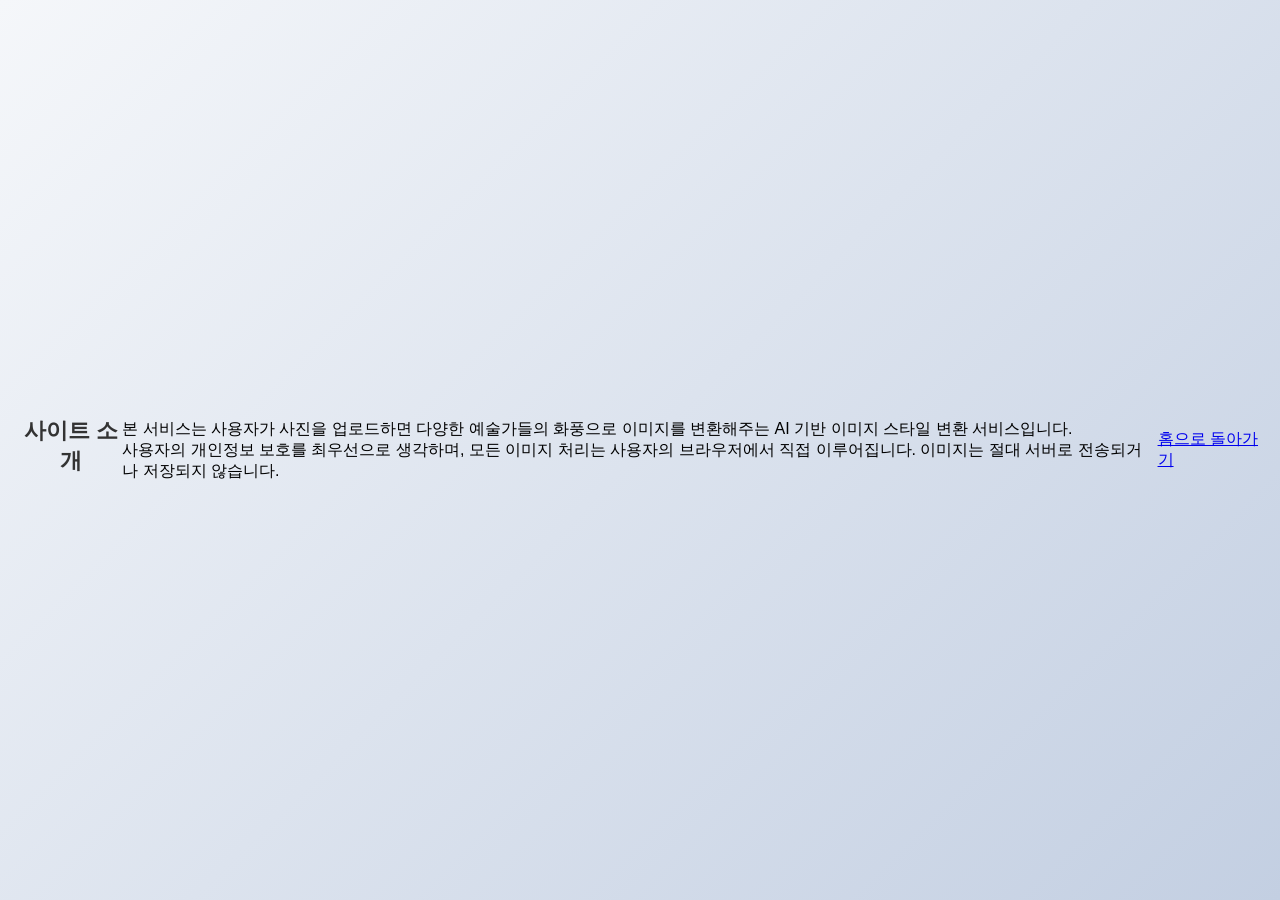
==== about.html @ 9c8a3384 "페이지 추가" ====
<!DOCTYPE html>
<html lang="ko">
<head>
  <meta charset="UTF-8">
  <title>사이트 소개</title>
  <meta name="viewport" content="width=device-width, initial-scale=1.0">
  <link rel="stylesheet" href="style.css">
</head>
<body>
  <header>
    <h1>사이트 소개</h1>
  </header>
  <main>
    <p>본 서비스는 사용자가 사진을 업로드하면 다양한 예술가들의 화풍으로 이미지를 변환해주는 AI 기반 이미지 스타일 변환 서비스입니다.</p>
    <p>사용자의 개인정보 보호를 최우선으로 생각하며, 모든 이미지 처리는 사용자의 브라우저에서 직접 이루어집니다. 이미지는 절대 서버로 전송되거나 저장되지 않습니다.</p>
  </main>
  <footer>
    <p><a href="index.html">홈으로 돌아가기</a></p>
  </footer>
</body>
</html>
---- style.css ----
* { box-sizing: border-box; margin: 0; padding: 0; }
body {
  font-family: 'Apple SD Gothic Neo', 'Noto Sans KR', sans-serif;
  background: linear-gradient(135deg, #f5f7fa 0%, #c3cfe2 100%);
  min-height: 100vh;
  display: flex;
  align-items: center;
  justify-content: center;
  padding: 20px;
  position: relative;
}

/* Language Selector */
.lang-selector {
  position: absolute;
  top: 20px;
  right: 20px;
  background: white;
  padding: 8px 16px;
  border-radius: 30px;
  box-shadow: 0 4px 12px rgba(0,0,0,0.05);
  display: flex;
  align-items: center;
  gap: 8px;
}
.lang-selector button {
  background: none;
  border: none;
  color: #888;
  font-size: 13px;
  font-weight: 600;
  cursor: pointer;
  transition: color 0.2s;
}
.lang-selector button.active {
  color: #7c3aed;
}
.lang-selector .divider {
  color: #eee;
  font-size: 12px;
}

.container {
  background: white;
  border-radius: 20px;
  padding: 40px;
  max-width: 600px;
  width: 100%;
  box-shadow: 0 20px 60px rgba(0,0,0,0.1);
}
h1 {
  font-size: 22px;
  color: #333;
  margin-bottom: 8px;
  text-align: center;
}
.subtitle {
  color: #888;
  font-size: 13px;
  text-align: center;
  margin-bottom: 30px;
}
.spec-box {
  background: #f8f4ff;
  border: 1px solid #d4b8ff;
  border-radius: 12px;
  padding: 16px 20px;
  margin-bottom: 24px;
}
.spec-box h3 { color: #7c3aed; font-size: 13px; margin-bottom: 12px; }
.preset-label { font-size: 12px; color: #888; margin-bottom: 6px; }
.presets { display: flex; flex-wrap: wrap; gap: 8px; margin-bottom: 14px; }
.preset-btn {
  padding: 6px 14px;
  border: 1.5px solid #d4b8ff;
  border-radius: 20px;
  background: white;
  color: #7c3aed;
  font-size: 13px;
  cursor: pointer;
  transition: all 0.15s;
  font-weight: 500;
}
.preset-btn:hover { background: #ede9ff; border-color: #7c3aed; }
.preset-btn.active { background: #7c3aed; color: white; border-color: #7c3aed; }

.custom-size-row { display: flex; align-items: center; gap: 10px; flex-wrap: wrap; margin-bottom: 10px; }
.custom-inputs { display: flex; align-items: center; gap: 6px; }
.custom-inputs input {
  width: 80px;
  padding: 7px 10px;
  border: 1.5px solid #d4b8ff;
  border-radius: 8px;
  font-size: 14px;
  color: #333;
  outline: none;
  transition: border-color 0.15s;
}
.custom-inputs input:focus { border-color: #7c3aed; }
.x-label, .px-label { color: #888; font-size: 13px; }
.apply-btn {
  padding: 7px 14px;
  background: #7c3aed;
  color: white;
  border: none;
  border-radius: 8px;
  font-size: 13px;
  font-weight: 600;
  cursor: pointer;
  transition: all 0.15s;
}
.apply-btn:hover { background: #6d28d9; }
.apply-btn:disabled { background: #c4b5fd; cursor: not-allowed; }
.current-size-info { font-size: 13px; color: #555; }
.current-size-info strong { color: #7c3aed; }

.drop-zone {
  border: 2px dashed #c4b5fd;
  border-radius: 16px;
  padding: 40px 20px;
  text-align: center;
  cursor: pointer;
  transition: all 0.2s;
  background: #faf8ff;
  margin-bottom: 20px;
}
.drop-zone:hover { border-color: #7c3aed; background: #f3f0ff; }
.drop-zone.dragover { border-color: #7c3aed; background: #ede9ff; }
.drop-zone p { color: #888; font-size: 14px; margin-top: 10px; }
.drop-zone .icon { font-size: 48px; }

input[type="file"] { display: none; }

.preview-area {
  display: none;
  gap: 20px;
  margin-bottom: 24px;
  align-items: flex-start;
}
.preview-area.show { display: flex; flex-wrap: wrap; }
.preview-box {
  flex: 1;
  min-width: 200px;
  text-align: center;
}
.preview-box label { font-size: 12px; color: #888; display: block; margin-bottom: 8px; }
.preview-box canvas, .preview-box img {
  border-radius: 12px;
  border: 1px solid #eee;
  max-width: 100%;
}
.checker {
  background-image: linear-gradient(45deg, #ccc 25%, transparent 25%),
    linear-gradient(-45deg, #ccc 25%, transparent 25%),
    linear-gradient(45deg, transparent 75%, #ccc 75%),
    linear-gradient(-45deg, transparent 75%, #ccc 75%);
  background-size: 12px 12px;
  background-position: 0 0, 0 6px, 6px -6px, -6px 0px;
  display: inline-block;
  border-radius: 12px;
}

.info-bar {
  background: #f0fdf4;
  border: 1px solid #86efac;
  border-radius: 8px;
  padding: 10px 16px;
  font-size: 13px;
  color: #166534;
  margin-bottom: 20px;
  display: none;
}
.info-bar.show { display: block; }
.info-bar.warn { background: #fefce8; border-color: #fde047; color: #854d0e; }

.btn-group { display: flex; gap: 12px; }
.btn {
  flex: 1;
  padding: 14px;
  border: none;
  border-radius: 12px;
  font-size: 15px;
  font-weight: 600;
  cursor: pointer;
  transition: all 0.2s;
}
.btn-primary {
  background: linear-gradient(135deg, #9333ea, #6366f1);
  color: white;
}
.btn-primary:hover { transform: translateY(-1px); box-shadow: 0 4px 16px rgba(147,51,234,0.4); }
.btn-primary:disabled { opacity: 0.5; cursor: not-allowed; transform: none; }
.btn-secondary {
  background: #f3f4f6;
  color: #555;
}
.btn-secondary:hover { background: #e5e7eb; }
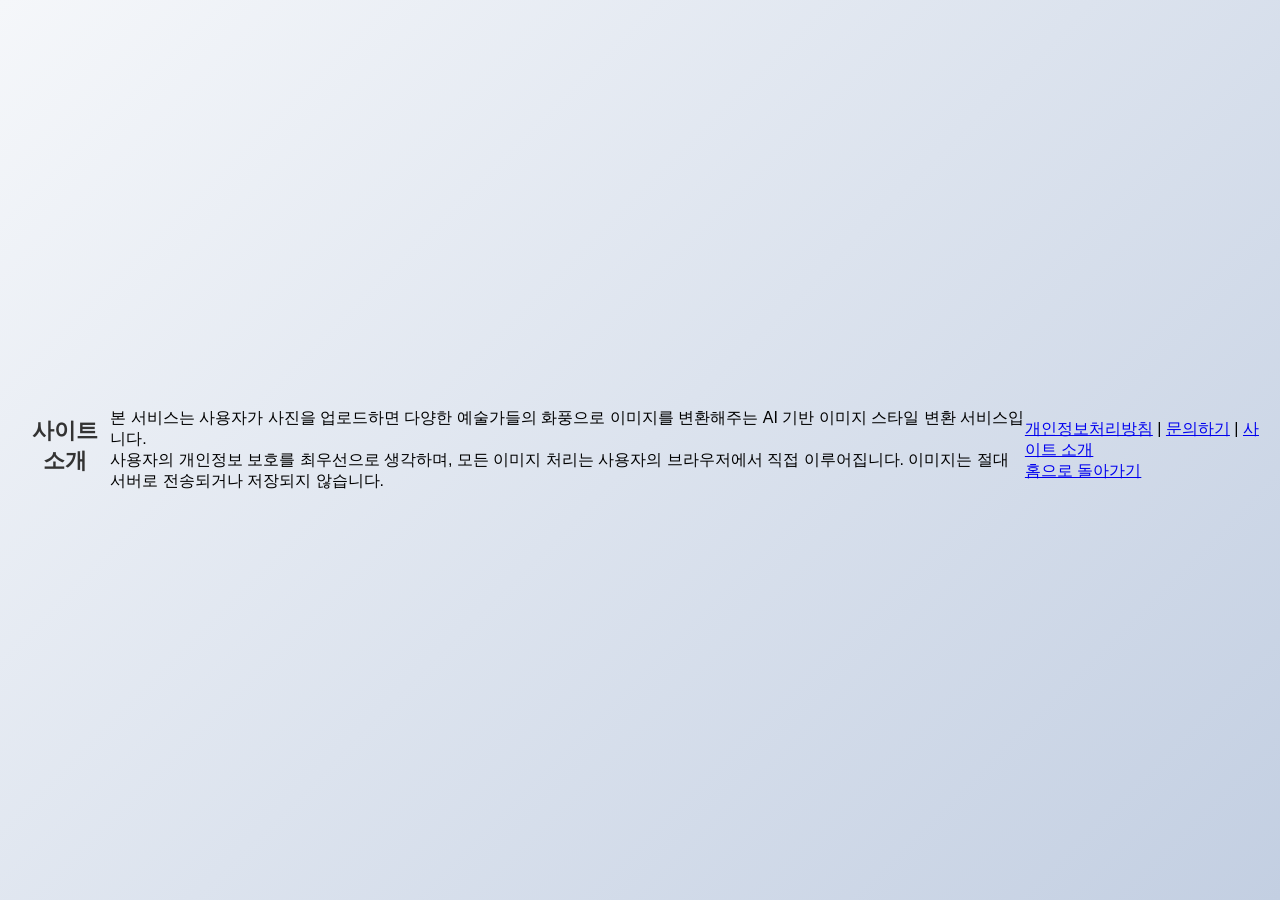
==== commit eed12dd7: "푸터 링크 업데이트 및 문의 메일 주소 변경" ====
--- a/about.html
+++ b/about.html
@@ -1,6 +1,15 @@
 <!DOCTYPE html>
 <html lang="ko">
 <head>
+<!-- Google tag (gtag.js) -->
+<script async src="https://www.googletagmanager.com/gtag/js?id=G-EPY4W8WF1Y"></script>
+<script>
+  window.dataLayer = window.dataLayer || [];
+  function gtag(){dataLayer.push(arguments);}
+  gtag('js', new Date());
+
+  gtag('config', 'G-EPY4W8WF1Y');
+</script>
   <meta charset="UTF-8">
   <title>사이트 소개</title>
   <meta name="viewport" content="width=device-width, initial-scale=1.0">
@@ -15,6 +24,11 @@
     <p>사용자의 개인정보 보호를 최우선으로 생각하며, 모든 이미지 처리는 사용자의 브라우저에서 직접 이루어집니다. 이미지는 절대 서버로 전송되거나 저장되지 않습니다.</p>
   </main>
   <footer>
+    <p>
+      <a href="https://cooing-vacuum-46e.notion.site/3184e816cbe380c0a68adf9e49b65bcc" target="_blank">개인정보처리방침</a> |
+      <a href="contact.html">문의하기</a> |
+      <a href="about.html">사이트 소개</a>
+    </p>
     <p><a href="index.html">홈으로 돌아가기</a></p>
   </footer>
 </body>
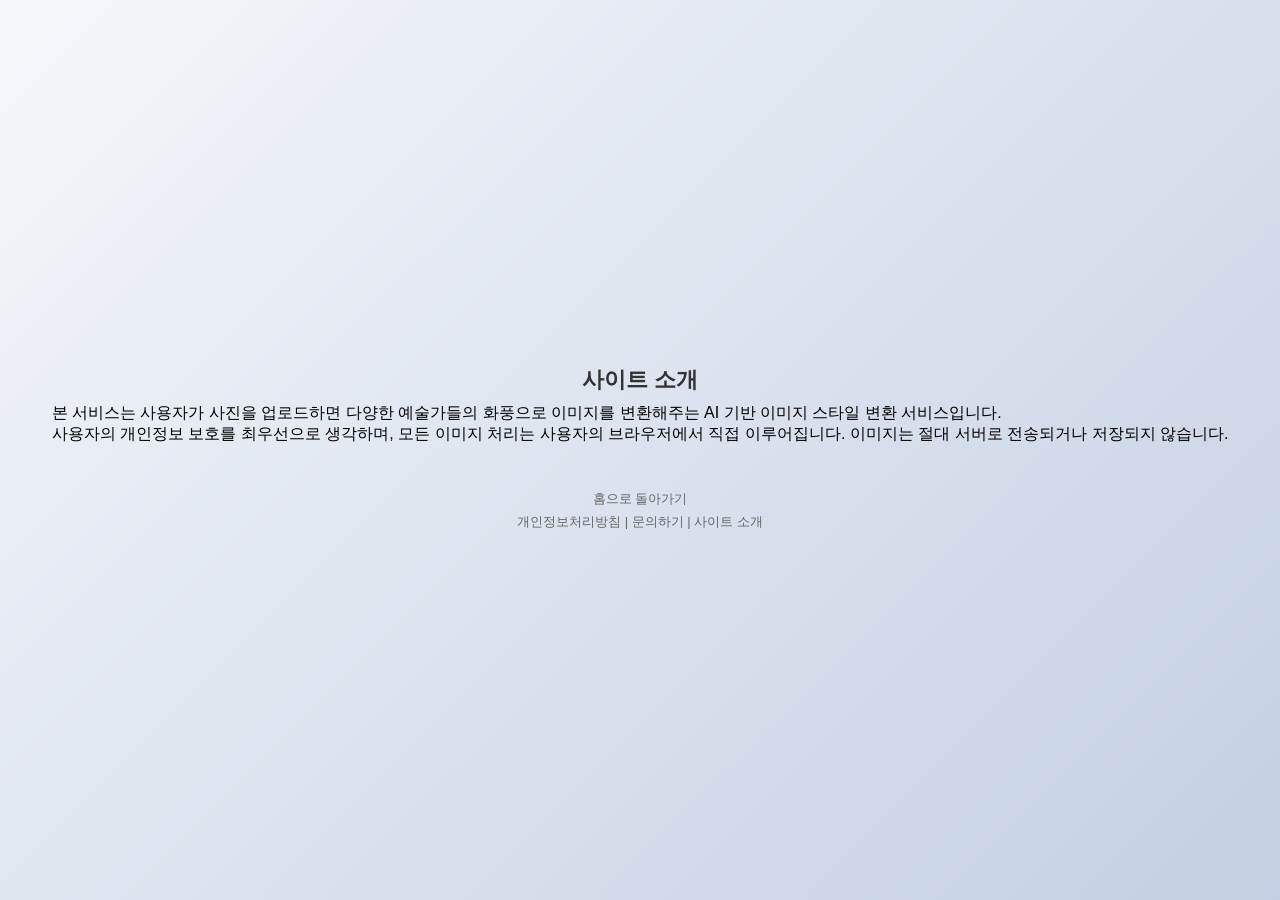
==== commit c09195db: "푸터 레이아웃 최적화 및 링크 순서 조정" ====
--- a/about.html
+++ b/about.html
@@ -24,12 +24,12 @@
     <p>사용자의 개인정보 보호를 최우선으로 생각하며, 모든 이미지 처리는 사용자의 브라우저에서 직접 이루어집니다. 이미지는 절대 서버로 전송되거나 저장되지 않습니다.</p>
   </main>
   <footer>
+    <p><a href="index.html">홈으로 돌아가기</a></p>
     <p>
       <a href="https://cooing-vacuum-46e.notion.site/3184e816cbe380c0a68adf9e49b65bcc" target="_blank">개인정보처리방침</a> |
       <a href="contact.html">문의하기</a> |
       <a href="about.html">사이트 소개</a>
     </p>
-    <p><a href="index.html">홈으로 돌아가기</a></p>
   </footer>
 </body>
 </html>
--- a/style.css
+++ b/style.css
@@ -4,10 +4,28 @@
   background: linear-gradient(135deg, #f5f7fa 0%, #c3cfe2 100%);
   min-height: 100vh;
   display: flex;
+  flex-direction: column;
   align-items: center;
   justify-content: center;
   padding: 20px;
   position: relative;
+}
+
+footer {
+  margin-top: 40px;
+  text-align: center;
+  font-size: 13px;
+  color: #666;
+}
+footer a {
+  color: #666;
+  text-decoration: none;
+}
+footer a:hover {
+  text-decoration: underline;
+}
+footer p {
+  margin: 5px 0;
 }
 
 /* Language Selector */
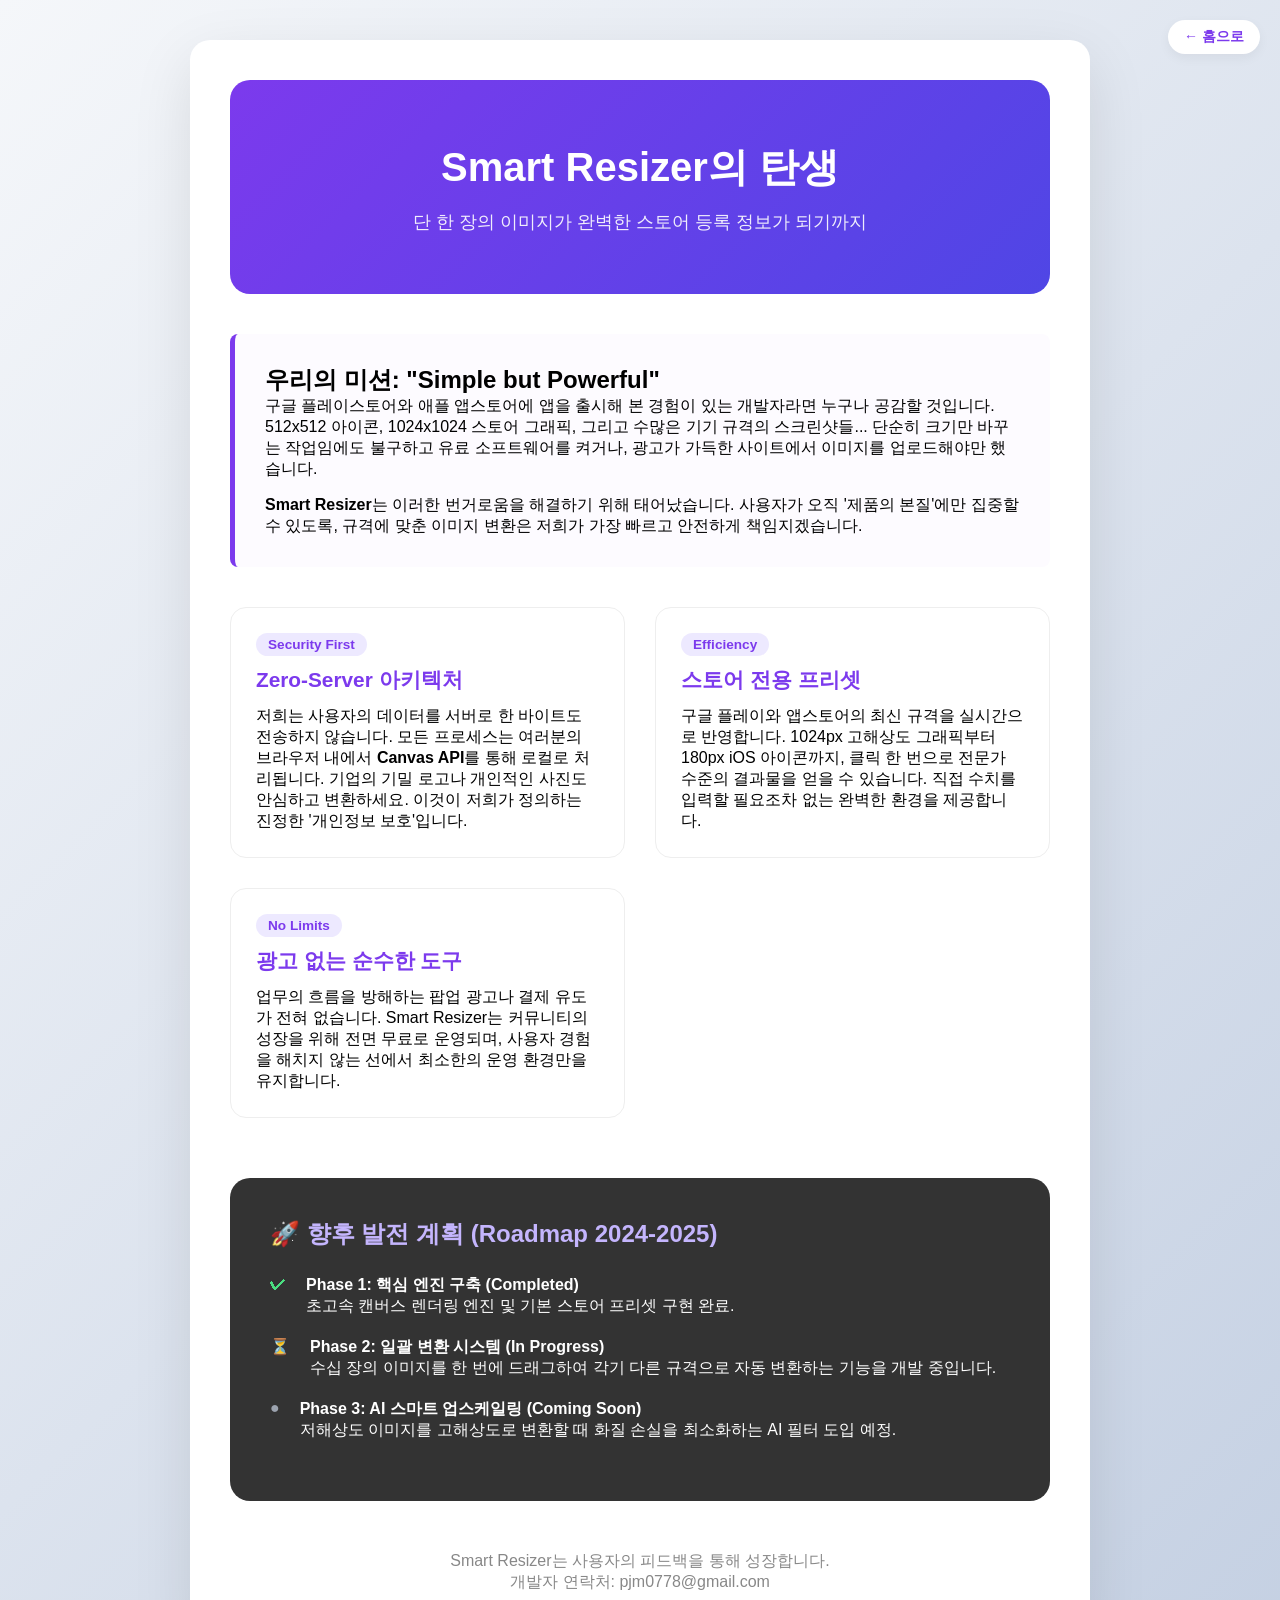
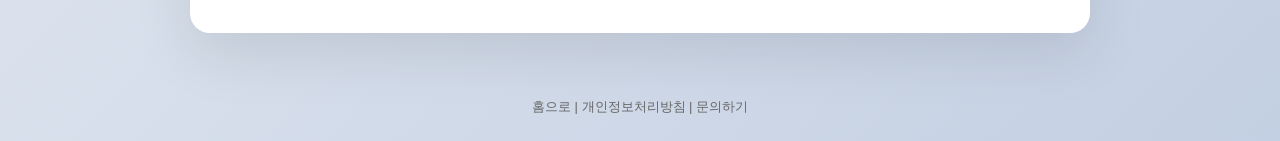
==== commit 79e22ca7: "feat: AdSense 승인을 위한 콘텐츠 보강 및 기술 최적화" ====
--- a/about.html
+++ b/about.html
@@ -11,24 +11,159 @@
   gtag('config', 'G-EPY4W8WF1Y');
 </script>
   <meta charset="UTF-8">
-  <title>사이트 소개</title>
+  <title>Smart Resizer - 서비스 소개 및 비전</title>
   <meta name="viewport" content="width=device-width, initial-scale=1.0">
   <link rel="stylesheet" href="style.css">
+  <style>
+    .about-hero {
+      background: linear-gradient(135deg, #7c3aed 0%, #4f46e5 100%);
+      color: white;
+      padding: 60px 20px;
+      border-radius: 20px;
+      margin-bottom: 40px;
+      text-align: center;
+    }
+    .about-hero h1 { color: white; font-size: 2.5rem; margin-bottom: 15px; }
+    .about-hero p { font-size: 1.1rem; opacity: 0.9; }
+    
+    .vision-section {
+      margin: 40px 0;
+      padding: 30px;
+      background: #fdfbff;
+      border-left: 5px solid #7c3aed;
+      border-radius: 8px;
+    }
+    
+    .feature-list {
+      display: grid;
+      grid-template-columns: repeat(auto-fit, minmax(300px, 1fr));
+      gap: 30px;
+      margin: 40px 0;
+    }
+    
+    .feature-item {
+      padding: 25px;
+      border: 1px solid #eee;
+      border-radius: 16px;
+      transition: all 0.3s ease;
+    }
+    .feature-item:hover {
+      box-shadow: 0 10px 30px rgba(124, 58, 237, 0.1);
+      border-color: #7c3aed;
+    }
+    .feature-item h3 { color: #7c3aed; margin-bottom: 12px; font-size: 1.3rem; }
+    
+    .tech-badge {
+      display: inline-block;
+      padding: 4px 12px;
+      background: #ede9ff;
+      color: #7c3aed;
+      border-radius: 20px;
+      font-size: 0.85rem;
+      font-weight: 600;
+      margin-bottom: 10px;
+    }
+
+    .roadmap {
+      background: #333;
+      color: white;
+      padding: 40px;
+      border-radius: 20px;
+      margin-top: 60px;
+    }
+    .roadmap h2 { color: #c4b5fd; margin-bottom: 25px; }
+    .roadmap-item {
+      display: flex;
+      gap: 20px;
+      margin-bottom: 20px;
+    }
+    .status-done { color: #4ade80; }
+    .status-doing { color: #fbbf24; }
+    .status-todo { color: #9ca3af; }
+  </style>
 </head>
 <body>
   <header>
-    <h1>사이트 소개</h1>
+    <div class="lang-selector">
+      <a href="index.html" style="text-decoration:none; color:#7c3aed; font-weight:bold; font-size:14px;">← 홈으로</a>
+    </div>
   </header>
-  <main>
-    <p>본 서비스는 사용자가 사진을 업로드하면 다양한 예술가들의 화풍으로 이미지를 변환해주는 AI 기반 이미지 스타일 변환 서비스입니다.</p>
-    <p>사용자의 개인정보 보호를 최우선으로 생각하며, 모든 이미지 처리는 사용자의 브라우저에서 직접 이루어집니다. 이미지는 절대 서버로 전송되거나 저장되지 않습니다.</p>
+  
+  <main class="container">
+    <section class="about-hero">
+      <h1>Smart Resizer의 탄생</h1>
+      <p>단 한 장의 이미지가 완벽한 스토어 등록 정보가 되기까지</p>
+    </section>
+
+    <section class="vision-section">
+      <h2>우리의 미션: "Simple but Powerful"</h2>
+      <p>
+        구글 플레이스토어와 애플 앱스토어에 앱을 출시해 본 경험이 있는 개발자라면 누구나 공감할 것입니다. 
+        512x512 아이콘, 1024x1024 스토어 그래픽, 그리고 수많은 기기 규격의 스크린샷들... 
+        단순히 크기만 바꾸는 작업임에도 불구하고 유료 소프트웨어를 켜거나, 광고가 가득한 사이트에서 이미지를 업로드해야만 했습니다.
+      </p>
+      <p style="margin-top:15px;">
+        <strong>Smart Resizer</strong>는 이러한 번거로움을 해결하기 위해 태어났습니다. 
+        사용자가 오직 '제품의 본질'에만 집중할 수 있도록, 규격에 맞춘 이미지 변환은 저희가 가장 빠르고 안전하게 책임지겠습니다.
+      </p>
+    </section>
+
+    <div class="feature-list">
+      <div class="feature-item">
+        <span class="tech-badge">Security First</span>
+        <h3>Zero-Server 아키텍처</h3>
+        <p>저희는 사용자의 데이터를 서버로 한 바이트도 전송하지 않습니다. 모든 프로세스는 여러분의 브라우저 내에서 <strong>Canvas API</strong>를 통해 로컬로 처리됩니다. 기업의 기밀 로고나 개인적인 사진도 안심하고 변환하세요. 이것이 저희가 정의하는 진정한 '개인정보 보호'입니다.</p>
+      </div>
+      
+      <div class="feature-item">
+        <span class="tech-badge">Efficiency</span>
+        <h3>스토어 전용 프리셋</h3>
+        <p>구글 플레이와 앱스토어의 최신 규격을 실시간으로 반영합니다. 1024px 고해상도 그래픽부터 180px iOS 아이콘까지, 클릭 한 번으로 전문가 수준의 결과물을 얻을 수 있습니다. 직접 수치를 입력할 필요조차 없는 완벽한 환경을 제공합니다.</p>
+      </div>
+
+      <div class="feature-item">
+        <span class="tech-badge">No Limits</span>
+        <h3>광고 없는 순수한 도구</h3>
+        <p>업무의 흐름을 방해하는 팝업 광고나 결제 유도가 전혀 없습니다. Smart Resizer는 커뮤니티의 성장을 위해 전면 무료로 운영되며, 사용자 경험을 해치지 않는 선에서 최소한의 운영 환경만을 유지합니다.</p>
+      </div>
+    </div>
+
+    <section class="roadmap">
+      <h2>🚀 향후 발전 계획 (Roadmap 2024-2025)</h2>
+      <div class="roadmap-item">
+        <span class="status-done">✔</span>
+        <div>
+          <strong>Phase 1: 핵심 엔진 구축 (Completed)</strong>
+          <p>초고속 캔버스 렌더링 엔진 및 기본 스토어 프리셋 구현 완료.</p>
+        </div>
+      </div>
+      <div class="roadmap-item">
+        <span class="status-doing">⏳</span>
+        <div>
+          <strong>Phase 2: 일괄 변환 시스템 (In Progress)</strong>
+          <p>수십 장의 이미지를 한 번에 드래그하여 각기 다른 규격으로 자동 변환하는 기능을 개발 중입니다.</p>
+        </div>
+      </div>
+      <div class="roadmap-item">
+        <span class="status-todo">●</span>
+        <div>
+          <strong>Phase 3: AI 스마트 업스케일링 (Coming Soon)</strong>
+          <p>저해상도 이미지를 고해상도로 변환할 때 화질 손실을 최소화하는 AI 필터 도입 예정.</p>
+        </div>
+      </div>
+    </section>
+
+    <section style="margin-top:50px; text-align:center; color:#888;">
+      <p>Smart Resizer는 사용자의 피드백을 통해 성장합니다.</p>
+      <p>개발자 연락처: pjm0778@gmail.com</p>
+    </section>
   </main>
+
   <footer>
-    <p><a href="index.html">홈으로 돌아가기</a></p>
     <p>
+      <a href="index.html">홈으로</a> |
       <a href="https://cooing-vacuum-46e.notion.site/3184e816cbe380c0a68adf9e49b65bcc" target="_blank">개인정보처리방침</a> |
-      <a href="contact.html">문의하기</a> |
-      <a href="about.html">사이트 소개</a>
+      <a href="contact.html">문의하기</a>
     </p>
   </footer>
 </body>
--- a/style.css
+++ b/style.css
@@ -62,10 +62,111 @@
   background: white;
   border-radius: 20px;
   padding: 40px;
-  max-width: 600px;
+  max-width: 900px;
   width: 100%;
   box-shadow: 0 20px 60px rgba(0,0,0,0.1);
-}
+  margin: 20px auto;
+}
+
+/* Info Content Styles */
+.info-content {
+  margin-top: 60px;
+  text-align: left;
+  border-top: 1px solid #eee;
+  padding-top: 40px;
+  color: #333;
+  line-height: 1.7;
+}
+
+.info-section {
+  margin-bottom: 40px;
+}
+
+.info-section h2 {
+  font-size: 1.6rem;
+  margin-bottom: 15px;
+  color: #7c3aed;
+  display: flex;
+  align-items: center;
+  gap: 10px;
+}
+
+.info-grid {
+  display: grid;
+  grid-template-columns: repeat(auto-fit, minmax(250px, 1fr));
+  gap: 20px;
+  margin: 30px 0 50px 0;
+}
+
+.info-card {
+  background: #faf8ff;
+  padding: 24px;
+  border-radius: 16px;
+  border: 1px solid #e9ecef;
+  transition: all 0.2s;
+}
+
+.info-card:hover {
+  transform: translateY(-3px);
+  box-shadow: 0 8px 24px rgba(124, 58, 237, 0.1);
+  border-color: #c4b5fd;
+}
+
+.info-card h3 {
+  font-size: 1.1rem;
+  margin-bottom: 12px;
+  color: #7c3aed;
+}
+
+.info-card p {
+  font-size: 0.9rem;
+  color: #666;
+  margin: 0;
+}
+
+.info-section ul {
+  padding-left: 20px;
+  margin-top: 15px;
+}
+
+.info-section li {
+  margin-bottom: 10px;
+  font-size: 0.95rem;
+}
+
+.faq-item {
+  background: #fff;
+  padding: 15px 0;
+  border-bottom: 1px solid #f0f0f0;
+}
+
+.faq-item h4 {
+  margin-bottom: 8px;
+  color: #333;
+  font-size: 1rem;
+}
+
+.faq-item p {
+  margin: 0;
+  color: #666;
+  font-size: 0.9rem;
+}
+
+@media (max-width: 600px) {
+  .container {
+    padding: 24px;
+    border-radius: 0;
+    margin: 0;
+  }
+  .info-content {
+    margin-top: 40px;
+    padding-top: 30px;
+  }
+  .info-section h2 {
+    font-size: 1.3rem;
+  }
+}
+
 h1 {
   font-size: 22px;
   color: #333;
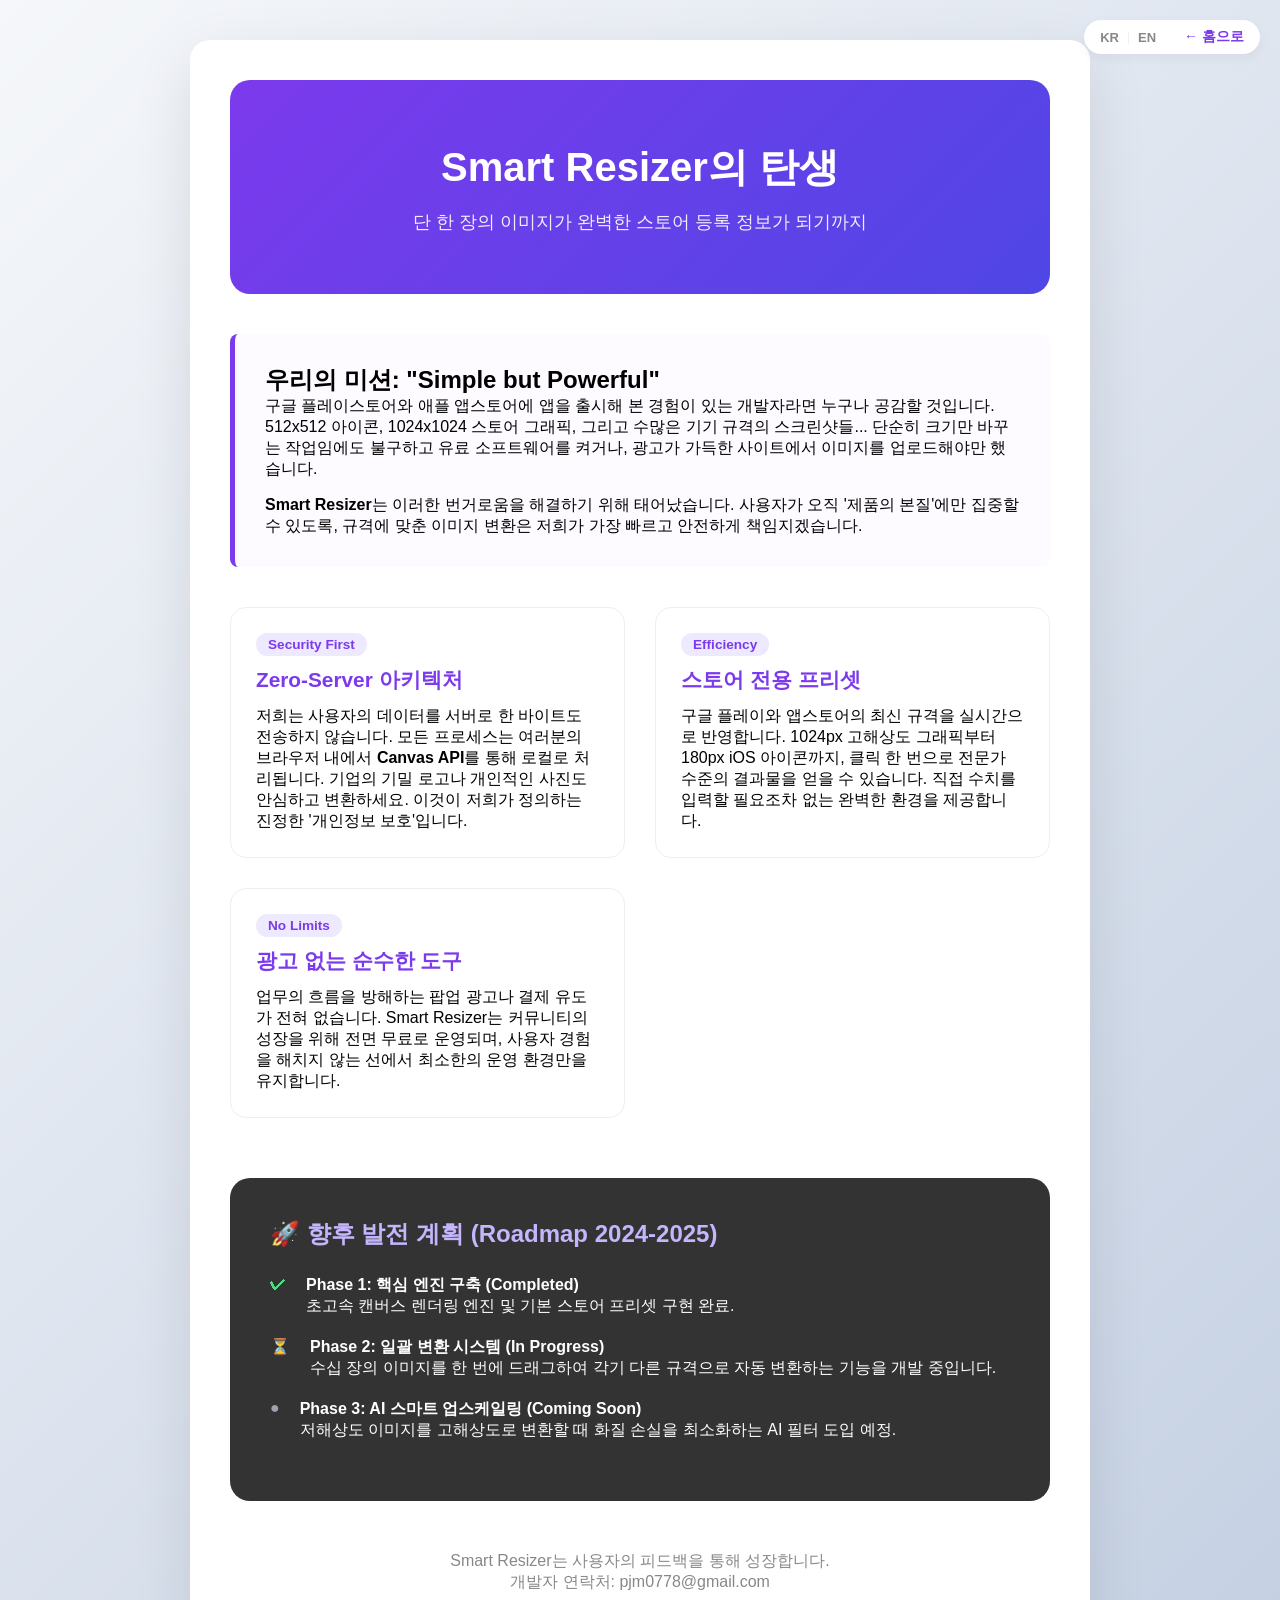
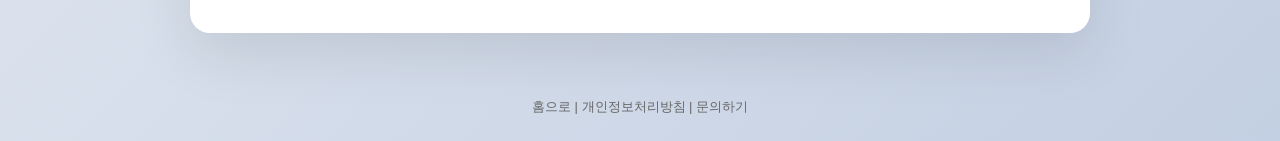
==== commit a19b20f4: "fix: 모든 페이지 다국어(영어) 지원 완벽 적용" ====
--- a/about.html
+++ b/about.html
@@ -11,7 +11,7 @@
   gtag('config', 'G-EPY4W8WF1Y');
 </script>
   <meta charset="UTF-8">
-  <title>Smart Resizer - 서비스 소개 및 비전</title>
+  <title data-i18n="aboutTitle">Smart Resizer - 서비스 소개 및 비전</title>
   <meta name="viewport" content="width=device-width, initial-scale=1.0">
   <link rel="stylesheet" href="style.css">
   <style>
@@ -85,24 +85,27 @@
 <body>
   <header>
     <div class="lang-selector">
-      <a href="index.html" style="text-decoration:none; color:#7c3aed; font-weight:bold; font-size:14px;">← 홈으로</a>
+      <button onclick="setLanguage('ko')" id="lang-ko">KR</button>
+      <span class="divider">|</span>
+      <button onclick="setLanguage('en')" id="lang-en">EN</button>
+      <a href="index.html" style="text-decoration:none; color:#7c3aed; font-weight:bold; font-size:14px; margin-left:20px;" data-i18n="backHome">← 홈으로</a>
     </div>
   </header>
   
   <main class="container">
     <section class="about-hero">
-      <h1>Smart Resizer의 탄생</h1>
-      <p>단 한 장의 이미지가 완벽한 스토어 등록 정보가 되기까지</p>
+      <h1 data-i18n="aboutHeroTitle">Smart Resizer의 탄생</h1>
+      <p data-i18n="aboutHeroDesc">단 한 장의 이미지가 완벽한 스토어 등록 정보가 되기까지</p>
     </section>
 
     <section class="vision-section">
-      <h2>우리의 미션: "Simple but Powerful"</h2>
-      <p>
+      <h2 data-i18n="visionTitle">우리의 미션: "Simple but Powerful"</h2>
+      <p data-i18n="visionP1">
         구글 플레이스토어와 애플 앱스토어에 앱을 출시해 본 경험이 있는 개발자라면 누구나 공감할 것입니다. 
         512x512 아이콘, 1024x1024 스토어 그래픽, 그리고 수많은 기기 규격의 스크린샷들... 
         단순히 크기만 바꾸는 작업임에도 불구하고 유료 소프트웨어를 켜거나, 광고가 가득한 사이트에서 이미지를 업로드해야만 했습니다.
       </p>
-      <p style="margin-top:15px;">
+      <p style="margin-top:15px;" data-i18n="visionP2">
         <strong>Smart Resizer</strong>는 이러한 번거로움을 해결하기 위해 태어났습니다. 
         사용자가 오직 '제품의 본질'에만 집중할 수 있도록, 규격에 맞춘 이미지 변환은 저희가 가장 빠르고 안전하게 책임지겠습니다.
       </p>
@@ -110,61 +113,62 @@
 
     <div class="feature-list">
       <div class="feature-item">
-        <span class="tech-badge">Security First</span>
-        <h3>Zero-Server 아키텍처</h3>
-        <p>저희는 사용자의 데이터를 서버로 한 바이트도 전송하지 않습니다. 모든 프로세스는 여러분의 브라우저 내에서 <strong>Canvas API</strong>를 통해 로컬로 처리됩니다. 기업의 기밀 로고나 개인적인 사진도 안심하고 변환하세요. 이것이 저희가 정의하는 진정한 '개인정보 보호'입니다.</p>
+        <span class="tech-badge" data-i18n="badgeSecurity">Security First</span>
+        <h3 data-i18n="featSecTitle">Zero-Server 아키텍처</h3>
+        <p data-i18n="featSecDesc">저희는 사용자의 데이터를 서버로 한 바이트도 전송하지 않습니다. 모든 프로세스는 여러분의 브라우저 내에서 <strong>Canvas API</strong>를 통해 로컬로 처리됩니다. 기업의 기밀 로고나 개인적인 사진도 안심하고 변환하세요. 이것이 저희가 정의하는 진정한 '개인정보 보호'입니다.</p>
       </div>
       
       <div class="feature-item">
-        <span class="tech-badge">Efficiency</span>
-        <h3>스토어 전용 프리셋</h3>
-        <p>구글 플레이와 앱스토어의 최신 규격을 실시간으로 반영합니다. 1024px 고해상도 그래픽부터 180px iOS 아이콘까지, 클릭 한 번으로 전문가 수준의 결과물을 얻을 수 있습니다. 직접 수치를 입력할 필요조차 없는 완벽한 환경을 제공합니다.</p>
+        <span class="tech-badge" data-i18n="badgeEfficiency">Efficiency</span>
+        <h3 data-i18n="featEffTitle">스토어 전용 프리셋</h3>
+        <p data-i18n="featEffDesc">구글 플레이와 앱스토어의 최신 규격을 실시간으로 반영합니다. 1024px 고해상도 그래픽부터 180px iOS 아이콘까지, 클릭 한 번으로 전문가 수준의 결과물을 얻을 수 있습니다. 직접 수치를 입력할 필요조차 없는 완벽한 환경을 제공합니다.</p>
       </div>
 
       <div class="feature-item">
-        <span class="tech-badge">No Limits</span>
-        <h3>광고 없는 순수한 도구</h3>
-        <p>업무의 흐름을 방해하는 팝업 광고나 결제 유도가 전혀 없습니다. Smart Resizer는 커뮤니티의 성장을 위해 전면 무료로 운영되며, 사용자 경험을 해치지 않는 선에서 최소한의 운영 환경만을 유지합니다.</p>
+        <span class="tech-badge" data-i18n="badgeNoLimits">No Limits</span>
+        <h3 data-i18n="featNoLimitTitle">광고 없는 순수한 도구</h3>
+        <p data-i18n="featNoLimitDesc">업무의 흐름을 방해하는 팝업 광고나 결제 유도가 전혀 없습니다. Smart Resizer는 커뮤니티의 성장을 위해 전면 무료로 운영되며, 사용자 경험을 해치지 않는 선에서 최소한의 운영 환경만을 유지합니다.</p>
       </div>
     </div>
 
     <section class="roadmap">
-      <h2>🚀 향후 발전 계획 (Roadmap 2024-2025)</h2>
+      <h2 data-i18n="roadmapTitle">🚀 향후 발전 계획 (Roadmap 2024-2025)</h2>
       <div class="roadmap-item">
         <span class="status-done">✔</span>
         <div>
-          <strong>Phase 1: 핵심 엔진 구축 (Completed)</strong>
-          <p>초고속 캔버스 렌더링 엔진 및 기본 스토어 프리셋 구현 완료.</p>
+          <strong data-i18n="rm1Title">Phase 1: 핵심 엔진 구축 (Completed)</strong>
+          <p data-i18n="rm1Desc">초고속 캔버스 렌더링 엔진 및 기본 스토어 프리셋 구현 완료.</p>
         </div>
       </div>
       <div class="roadmap-item">
         <span class="status-doing">⏳</span>
         <div>
-          <strong>Phase 2: 일괄 변환 시스템 (In Progress)</strong>
-          <p>수십 장의 이미지를 한 번에 드래그하여 각기 다른 규격으로 자동 변환하는 기능을 개발 중입니다.</p>
+          <strong data-i18n="rm2Title">Phase 2: 일괄 변환 시스템 (In Progress)</strong>
+          <p data-i18n="rm2Desc">수십 장의 이미지를 한 번에 드래그하여 각기 다른 규격으로 자동 변환하는 기능을 개발 중입니다.</p>
         </div>
       </div>
       <div class="roadmap-item">
         <span class="status-todo">●</span>
         <div>
-          <strong>Phase 3: AI 스마트 업스케일링 (Coming Soon)</strong>
-          <p>저해상도 이미지를 고해상도로 변환할 때 화질 손실을 최소화하는 AI 필터 도입 예정.</p>
+          <strong data-i18n="rm3Title">Phase 3: AI 스마트 업스케일링 (Coming Soon)</strong>
+          <p data-i18n="rm3Desc">저해상도 이미지를 고해상도로 변환할 때 화질 손실을 최소화하는 AI 필터 도입 예정.</p>
         </div>
       </div>
     </section>
 
     <section style="margin-top:50px; text-align:center; color:#888;">
-      <p>Smart Resizer는 사용자의 피드백을 통해 성장합니다.</p>
+      <p data-i18n="contactInfo">Smart Resizer는 사용자의 피드백을 통해 성장합니다.</p>
       <p>개발자 연락처: pjm0778@gmail.com</p>
     </section>
   </main>
 
   <footer>
     <p>
-      <a href="index.html">홈으로</a> |
-      <a href="https://cooing-vacuum-46e.notion.site/3184e816cbe380c0a68adf9e49b65bcc" target="_blank">개인정보처리방침</a> |
-      <a href="contact.html">문의하기</a>
+      <a href="index.html" data-i18n="backHomeSimple">홈으로</a> |
+      <a href="https://cooing-vacuum-46e.notion.site/3184e816cbe380c0a68adf9e49b65bcc" target="_blank" data-i18n="privacyPolicy">개인정보처리방침</a> |
+      <a href="contact.html" data-i18n="contact">문의하기</a>
     </p>
   </footer>
+  <script src="main.js"></script>
 </body>
 </html>
